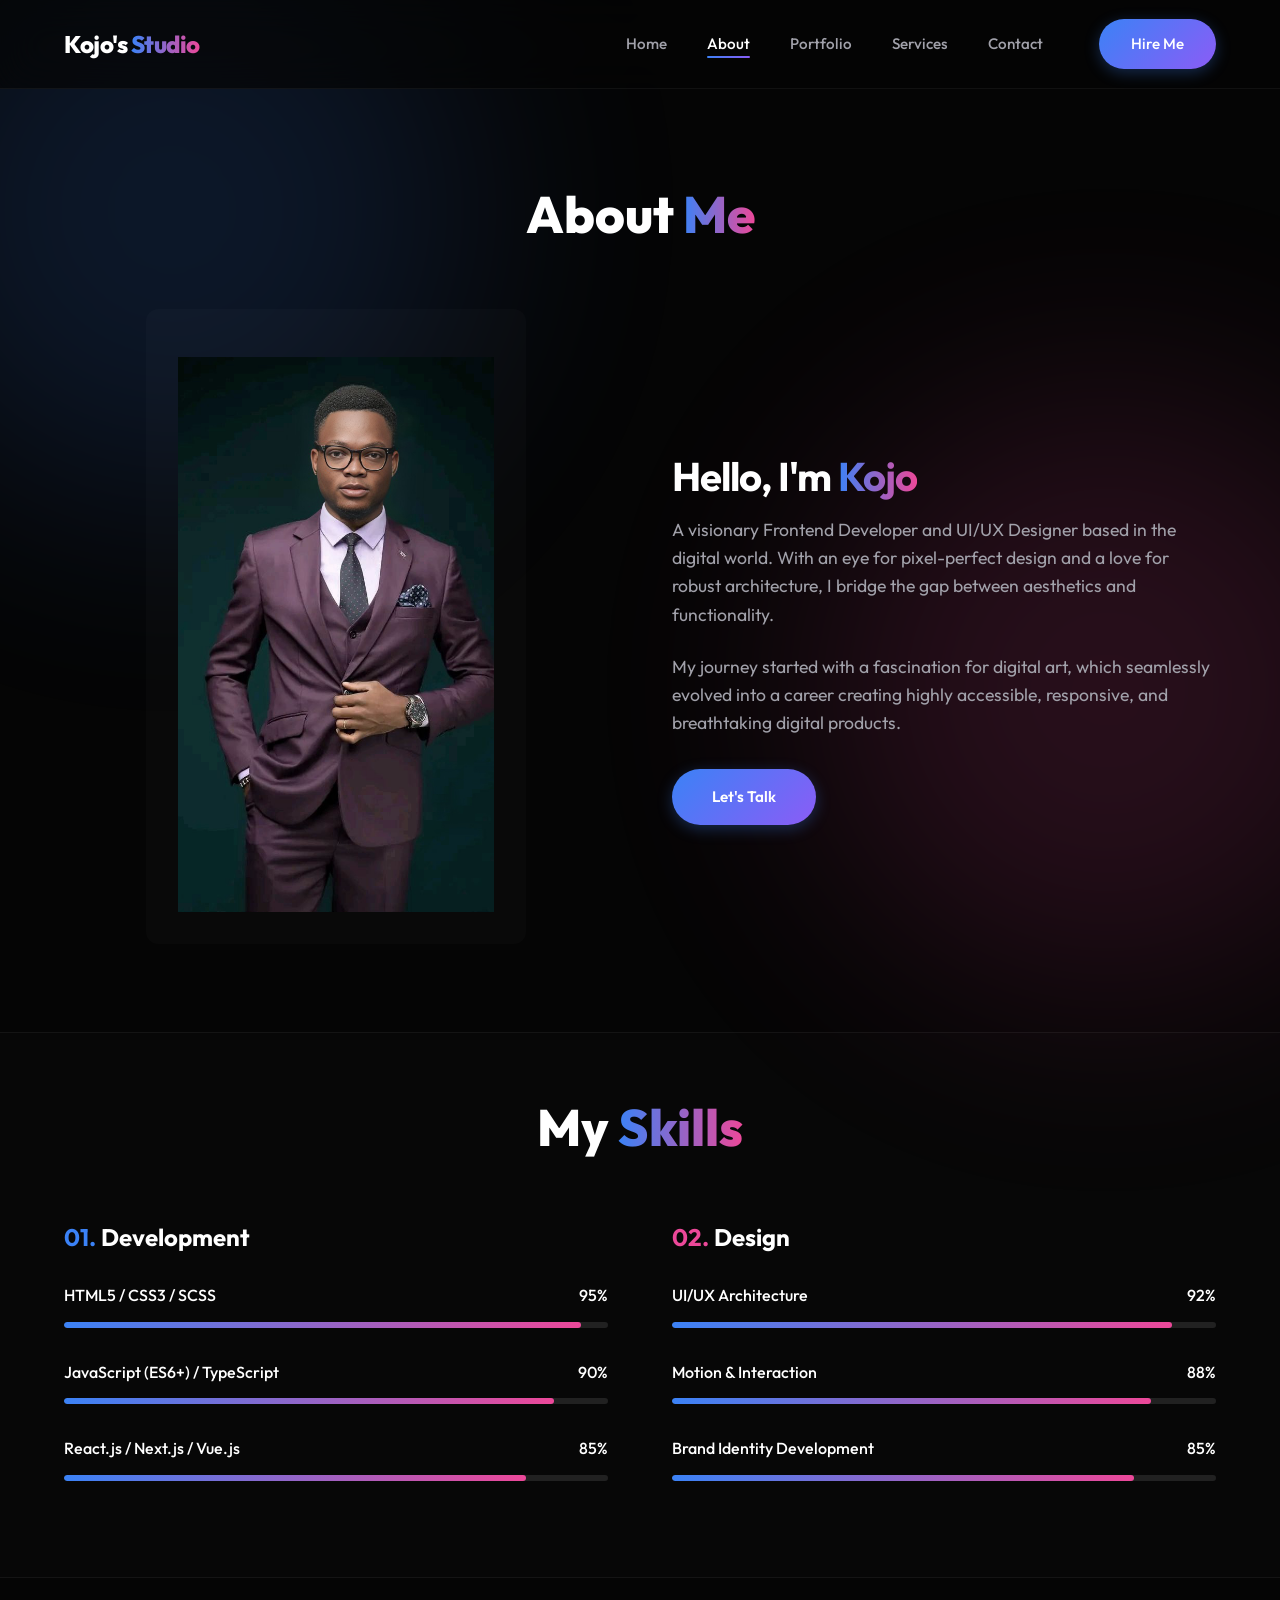
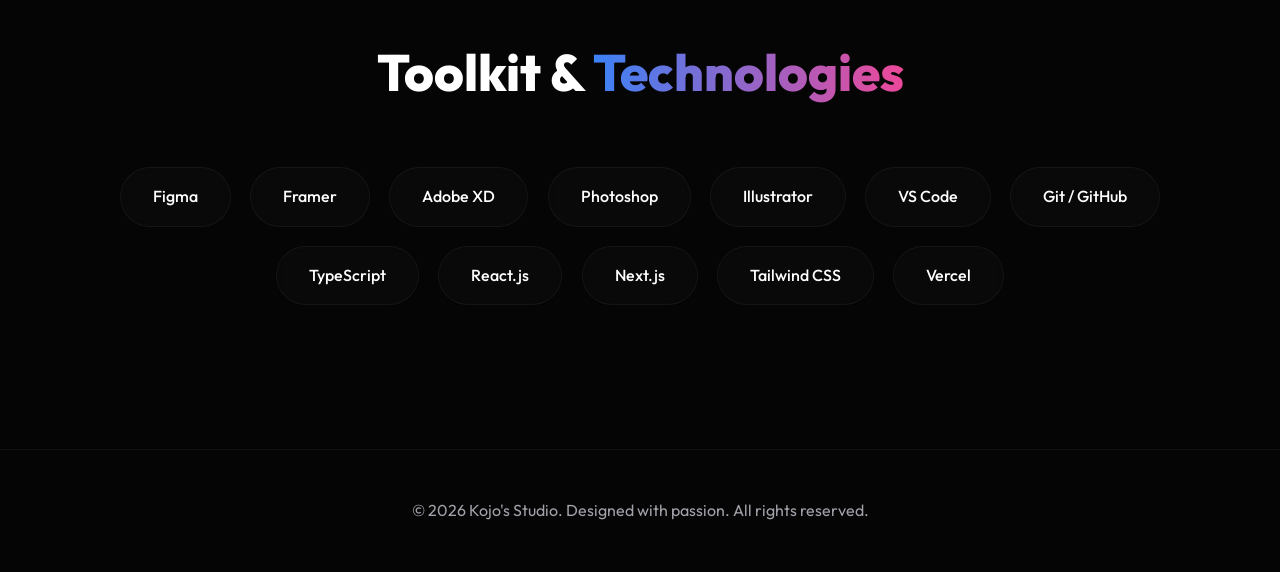
==== about.html @ b0a1ea1f "first commit" ====
<!DOCTYPE html>
<html lang="en">

<head>
    <meta charset="UTF-8">
    <meta name="viewport" content="width=device-width, initial-scale=1.0">
    <title>Kojo's Studio | About</title>
    <link rel="stylesheet" href="style.css">
</head>

<body>
    <nav class="navbar">
        <a href="index.html" class="logo">Kojo's <span class="text-gradient">Studio</span></a>
        <ul class="nav-links">
            <li><a href="index.html">Home</a></li>
            <li><a href="about.html" class="active-link">About</a></li>
            <li><a href="portfolio.html">Portfolio</a></li>
            <li><a href="services.html">Services</a></li>
            <li><a href="contact.html">Contact</a></li>
            <li><a href="contact.html" class="btn btn-primary nav-btn-hire">Hire Me</a></li>
        </ul>
        <button class="hamburger" aria-label="Toggle Navigation">☰</button>
    </nav>

    <main>
        <section>
            <h1 class="section-title fade-up">About <span class="text-gradient">Me</span></h1>

            <div class="about-hero-grid">
                <div class="placeholder-img fade-up delay-100">
                    <img src="Images/img1.jpg" alt="Profile Image" class="image-1">
                </div>
                <div class="fade-up delay-200">
                    <h2 style="font-size: 2.5rem; letter-spacing: -1px;">Hello, I'm <span
                            class="text-gradient">Kojo</span></h2>
                    <p style="color: var(--text-muted); margin-bottom: 1.5rem; font-size: 1.1rem;">A visionary Frontend
                        Developer and UI/UX Designer based in the digital world. With an eye for pixel-perfect design
                        and a love for robust architecture, I bridge the gap between aesthetics and functionality.</p>
                    <p style="color: var(--text-muted); margin-bottom: 2rem; font-size: 1.1rem;">My journey started with
                        a fascination for digital art, which seamlessly evolved into a career creating highly
                        accessible, responsive, and breathtaking digital products.</p>

                    <a href="contact.html" class="btn btn-primary" style="padding: 1rem 2.5rem;">Let's Talk</a>
                </div>
            </div>
        </section>

        <section
            style="background: rgba(255,255,255,0.01); border-top: 1px solid var(--border-light); border-bottom: 1px solid var(--border-light);">
            <h2 class="section-title fade-up">My <span class="text-gradient">Skills</span></h2>
            <div class="skills-grid">
                <!-- Tech Skills -->
                <div class="fade-up delay-100">
                    <h3 style="margin-bottom: 2rem; font-size: 1.5rem;"><span
                            style="color: var(--accent-primary);">01.</span> Development</h3>
                    <div class="skill-item">
                        <div class="skill-header">
                            <span>HTML5 / CSS3 / SCSS</span>
                            <span>95%</span>
                        </div>
                        <div class="progress-bg">
                            <div class="progress-fill" data-width="95%"></div>
                        </div>
                    </div>
                    <div class="skill-item">
                        <div class="skill-header">
                            <span>JavaScript (ES6+) / TypeScript</span>
                            <span>90%</span>
                        </div>
                        <div class="progress-bg">
                            <div class="progress-fill" data-width="90%"></div>
                        </div>
                    </div>
                    <div class="skill-item">
                        <div class="skill-header">
                            <span>React.js / Next.js / Vue.js</span>
                            <span>85%</span>
                        </div>
                        <div class="progress-bg">
                            <div class="progress-fill" data-width="85%"></div>
                        </div>
                    </div>
                </div>

                <!-- Design Skills -->
                <div class="fade-up delay-200">
                    <h3 style="margin-bottom: 2rem; font-size: 1.5rem;"><span
                            style="color: var(--accent-tertiary);">02.</span> Design</h3>
                    <div class="skill-item">
                        <div class="skill-header">
                            <span>UI/UX Architecture</span>
                            <span>92%</span>
                        </div>
                        <div class="progress-bg">
                            <div class="progress-fill" data-width="92%"></div>
                        </div>
                    </div>
                    <div class="skill-item">
                        <div class="skill-header">
                            <span>Motion & Interaction</span>
                            <span>88%</span>
                        </div>
                        <div class="progress-bg">
                            <div class="progress-fill" data-width="88%"></div>
                        </div>
                    </div>
                    <div class="skill-item">
                        <div class="skill-header">
                            <span>Brand Identity Development</span>
                            <span>85%</span>
                        </div>
                        <div class="progress-bg">
                            <div class="progress-fill" data-width="85%"></div>
                        </div>
                    </div>
                </div>
            </div>
        </section>

        <section class="text-center">
            <h2 class="section-title fade-up">Toolkit & <span class="text-gradient">Technologies</span></h2>
            <div class="tools-grid fade-up delay-100">
                <span class="tool-pill">Figma</span>
                <span class="tool-pill">Framer</span>
                <span class="tool-pill">Adobe XD</span>
                <span class="tool-pill">Photoshop</span>
                <span class="tool-pill">Illustrator</span>
                <span class="tool-pill">VS Code</span>
                <span class="tool-pill">Git / GitHub</span>
                <span class="tool-pill">TypeScript</span>
                <span class="tool-pill">React.js</span>
                <span class="tool-pill">Next.js</span>
                <span class="tool-pill">Tailwind CSS</span>
                <span class="tool-pill">Vercel</span>
            </div>
        </section>
    </main>

    <footer>
        <p>&copy; 2026 Kojo's Studio. Designed with passion. All rights reserved.</p>
    </footer>

    <script src="script.js"></script>
</body>

</html>
---- style.css ----
@import url('https://fonts.googleapis.com/css2?family=Outfit:wght@300;400;500;600;700;800;900&display=swap');

:root {
  --bg-dark: #050505;
  --bg-card: rgba(255, 255, 255, 0.02);
  --border-light: rgba(255, 255, 255, 0.05);
  --border-hover: rgba(255, 255, 255, 0.15);
  --text-main: #ffffff;
  --text-muted: #a1a1aa;
  
  --accent-primary: #3b82f6; /* Blue */
  --accent-secondary: #8b5cf6; /* Purple */
  --accent-tertiary: #ec4899; /* Pink */
  
  --gradient-bg: linear-gradient(135deg, var(--accent-primary), var(--accent-secondary));
  --gradient-text: linear-gradient(to right, var(--accent-primary), var(--accent-tertiary));
  
  --shadow-glow: 0 0 20px rgba(139, 92, 246, 0.3);
}

* {
  margin: 0;
  padding: 0;
  box-sizing: border-box;
}

html, body {
  overflow-x: hidden;
  width: 100%;
  max-width: 100vw;
}

body {
  font-family: 'Outfit', sans-serif;
  background-color: var(--bg-dark);
  color: var(--text-main);
  line-height: 1.6;
  overflow-x: hidden;
  position: relative;
}

/* Background Animated Blobs */
body::before, body::after {
  content: '';
  position: fixed;
  width: 50vw;
  height: 50vw;
  min-width: 300px;
  min-height: 300px;
  max-width: 600px;
  max-height: 600px;
  border-radius: 50%;
  filter: blur(120px);
  z-index: -1;
  opacity: 0.15;
  animation: floatBlobs 20s infinite alternate linear;
}

body::before {
  background: var(--accent-primary);
  top: -10%;
  left: -10%;
}

body::after {
  background: var(--accent-tertiary);
  bottom: -10%;
  right: -10%;
  animation-delay: -10s;
}

@keyframes floatBlobs {
  0% { transform: translate(0, 0) scale(1); }
  50% { transform: translate(50px, 100px) scale(1.1); }
  100% { transform: translate(-50px, -50px) scale(0.9); }
}

a {
  text-decoration: none;
  color: inherit;
  transition: all 0.3s ease;
}

h1, h2, h3, h4, h5, h6 {
  font-weight: 700;
  line-height: 1.2;
  margin-bottom: 1rem;
}

.text-gradient {
  background: var(--gradient-text);
  -webkit-background-clip: text;
  background-clip: text;
  -webkit-text-fill-color: transparent;
  display: inline-block;
}

.about-hero-grid .placeholder-img {
  aspect-ratio: 3 / 5;
  background: rgba(255, 255, 255, 0.02);
  width: 70%; /* Reduced from 90% */
  margin-left: auto;
  margin-right: auto;
  padding: 3rem 2rem 2rem 2rem; /* Padding at top to 'push' content down */
}

.image-1 {
  object-fit: contain;
  filter: grayscale(0.2);
}

.placeholder-img:hover .image-1 {
  filter: grayscale(0);
}

.section-title {
  text-align: center;
  font-size: clamp(2rem, 4vw, 3.5rem);
  margin-bottom: 4rem;
  font-weight: 800;
}
.section-title span {
  background: var(--gradient-text);
  -webkit-background-clip: text;
  background-clip: text;
  -webkit-text-fill-color: transparent;
}
.text-center { text-align: center; }

/* Navbar (Glassmorphism) */
.navbar {
  position: fixed;
  top: 0;
  width: 100%;
  padding: 1.2rem 5%;
  display: flex;
  justify-content: space-between;
  align-items: center;
  z-index: 1000;
  background: rgba(5, 5, 5, 0.7);
  backdrop-filter: blur(20px);
  -webkit-backdrop-filter: blur(20px);
  border-bottom: 1px solid var(--border-light);
  transition: all 0.3s ease;
}

.logo {
  font-size: 1.5rem;
  font-weight: 800;
  letter-spacing: -0.5px;
  position: relative;
}

.nav-links {
  display: flex;
  list-style: none;
  gap: 2.5rem;
  align-items: center;
}
.nav-btn-hire {
  margin-left: 1rem;
}

.nav-links a {
  font-size: 0.95rem;
  font-weight: 500;
  color: var(--text-muted);
  position: relative;
}

.nav-links a:hover, .nav-links a.active-link {
  color: var(--text-main);
}

.nav-links a::after {
  content: '';
  position: absolute;
  bottom: -5px;
  left: 0;
  width: 0%;
  height: 2px;
  background: var(--gradient-bg);
  transition: width 0.3s ease;
  border-radius: 2px;
}

.nav-links a:hover::after, .nav-links a.active-link::after {
  width: 100%;
}

/* Buttons */
.btn {
  padding: 0.8rem 2rem;
  border-radius: 50px;
  font-weight: 600;
  font-size: 0.95rem;
  cursor: pointer;
  display: inline-flex;
  align-items: center;
  justify-content: center;
  transition: all 0.3s ease;
  border: none;
  text-transform: capitalize;
}

.btn-primary {
  background: var(--gradient-bg);
  color: #fff !important;
  box-shadow: 0 4px 15px rgba(59, 130, 246, 0.3);
}

.btn-primary:hover {
  transform: translateY(-3px);
  box-shadow: 0 8px 25px rgba(59, 130, 246, 0.5);
}

.btn-outline {
  background: transparent;
  color: var(--text-main) !important;
  border: 1px solid var(--border-hover);
  position: relative;
  overflow: hidden;
  z-index: 1;
}

.btn-outline::before {
  content: '';
  position: absolute;
  top: 0; left: 0; width: 100%; height: 100%;
  background: var(--border-hover);
  z-index: -1;
  transform: scaleX(0);
  transform-origin: right;
  transition: transform 0.4s ease;
}

.btn-outline:hover::before {
  transform: scaleX(1);
  transform-origin: left;
}

.btn-outline:hover {
  border-color: rgba(255,255,255,0.3);
}

.hamburger {
  display: none;
  background: none;
  border: none;
  color: var(--text-main);
  font-size: 1.5rem;
  cursor: pointer;
}

/* Sections & Layout */
main {
  padding-top: 120px;
}

section {
  padding: 4rem 5%;
  position: relative;
}

.hero {
  min-height: calc(100vh - 90px);
  display: flex;
  flex-direction: column;
  justify-content: center;
  align-items: center;
  text-align: center;
  padding-top: 0;
  margin-top: 2rem;
}

.hero h1 {
  font-size: clamp(2.5rem, 8vw, 6.5rem);
  letter-spacing: -2px;
  word-wrap: break-word;
  margin-bottom: 1.5rem;
  font-weight: 800;
  line-height: 1.1;
}

.hero p {
  font-size: clamp(1.1rem, 2vw, 1.3rem);
  color: var(--text-muted);
  max-width: 600px;
  margin: 0 auto 3rem auto;
}

.hero-btns {
  display: flex;
  gap: 1.5rem;
  justify-content: center;
  flex-wrap: wrap;
}

/* Grid & Cards (Glassmorphism) */
.grid {
  display: grid;
  grid-template-columns: repeat(auto-fit, minmax(min(100%, 300px), 1fr));
  gap: 2.5rem;
}

/* Specific Layout Grids */
.contact-grid, .about-hero-grid, .skills-grid, .form-row {
  display: grid;
  gap: 2.5rem;
}

@media (min-width: 992px) {
  .contact-grid { grid-template-columns: 1fr 1.8fr; gap: 4rem; }
  .about-hero-grid { grid-template-columns: 1fr 1fr; align-items: center; gap: 4rem; }
  .skills-grid { grid-template-columns: 1fr 1fr; gap: 4rem; }
  .form-row { grid-template-columns: 1fr 1fr; gap: 1.5rem; }
}

@media (max-width: 991px) {
  .contact-grid, .about-hero-grid, .skills-grid {
    grid-template-columns: minmax(0, 1fr);
    gap: 2.5rem;
  }
  .form-row {
    grid-template-columns: minmax(0, 1fr);
    gap: 1.5rem;
  }
  .card, .form-container {
    padding: 2rem;
  }
}

.card {
  background: var(--bg-card);
  border: 1px solid var(--border-light);
  border-radius: 20px;
  padding: 2.5rem;
  backdrop-filter: blur(10px);
  -webkit-backdrop-filter: blur(10px);
  transition: all 0.4s ease;
  position: relative;
  overflow: hidden;
  display: flex;
  flex-direction: column;
  width: 100%;
  max-width: 100%;
}

.card::before {
  content: '';
  position: absolute;
  top: 0; left: 0; width: 100%; height: 100%;
  background: radial-gradient(600px circle at var(--mouse-x, 50%) var(--mouse-y, 50%), rgba(255,255,255,0.06), transparent 40%);
  opacity: 0;
  transition: opacity 0.5s;
  z-index: 1;
  pointer-events: none;
}

.card:hover::before {
  opacity: 1;
}

.card:hover {
  transform: translateY(-10px);
  border-color: var(--border-hover);
  box-shadow: 0 20px 40px rgba(0,0,0,0.4);
}

.card-icon {
  width: 60px;
  height: 60px;
  border-radius: 12px;
  background: rgba(255,255,255,0.05);
  display: flex;
  align-items: center;
  justify-content: center;
  font-size: 1.8rem;
  margin-bottom: 1.5rem;
  border: 1px solid var(--border-light);
  color: var(--accent-primary);
}

.card h3 {
  font-size: 1.4rem;
  margin-bottom: 1rem;
}

.card p {
  color: var(--text-muted);
  font-size: 1rem;
}

/* Placeholder Image (Modernized) */
.placeholder-img {
  width: 100%;
  aspect-ratio: 16/10;
  background: rgba(255,255,255,0.05);
  border-radius: 12px;
  margin-bottom: 1.5rem;
  display: flex;
  align-items: center;
  justify-content: center;
  position: relative;
  overflow: hidden;
}

.placeholder-img img {
  width: 100%;
  height: 100%;
  object-fit: cover;
  transition: transform 0.6s cubic-bezier(0.16, 1, 0.3, 1), filter 0.6s ease;
}

.placeholder-img::after {
  content: '';
  position: absolute;
  top: 0; left: -100%; width: 50%; height: 100%;
  background: linear-gradient(to right, transparent, rgba(255,255,255,0.05), transparent);
  transform: skewX(-20deg);
  animation: shine 3s infinite;
  pointer-events: none;
}

.placeholder-img:hover img {
  transform: scale(1.08);
}

@keyframes shine {
  0% { left: -100%; }
  20% { left: 200%; }
  100% { left: 200%; }
}

/* Interactive Image Hover */
.portfolio-card .placeholder-img {
  transition: transform 0.5s ease;
}
.portfolio-card:hover .placeholder-img {
  transform: scale(1.05);
}

/* Filters */
.filters {
  display: flex;
  justify-content: center;
  gap: 1rem;
  margin-bottom: 4rem;
  flex-wrap: wrap;
}

.filter-btn {
  background: rgba(255,255,255,0.03);
  color: var(--text-muted);
  border: 1px solid var(--border-light);
  padding: 0.6rem 1.8rem;
  border-radius: 50px;
  cursor: pointer;
  transition: all 0.3s ease;
  font-family: inherit;
  font-weight: 500;
}

.filter-btn:hover, .filter-btn.active {
  background: #fff;
  color: #000;
  border-color: #fff;
}

/* Skills Progress */
.skill-item {
  margin-bottom: 2rem;
}
.skill-header {
  display: flex;
  justify-content: space-between;
  margin-bottom: 0.8rem;
  font-weight: 500;
}
.progress-bg {
  width: 100%;
  height: 6px;
  background: rgba(255,255,255,0.1);
  border-radius: 10px;
  overflow: hidden;
}
.progress-fill {
  height: 100%;
  background: var(--gradient-text);
  border-radius: 10px;
  width: 0;
  transition: width 1.5s cubic-bezier(0.1, 0.5, 0.1, 1);
}

/* Forms (Premium Look) */
.form-container {
  background: var(--bg-card);
  border: 1px solid var(--border-light);
  border-radius: 20px;
  padding: 3rem;
  backdrop-filter: blur(10px);
  width: 100%;
  max-width: 100%;
  overflow: hidden;
}
.form-group {
  margin-bottom: 1.8rem;
}
.form-group label {
  display: block;
  margin-bottom: 0.8rem;
  font-weight: 500;
  font-size: 0.95rem;
  color: var(--text-muted);
}
.form-control {
  width: 100%;
  min-width: 0;
  max-width: 100%;
  padding: 1.2rem;
  background: rgba(0,0,0,0.2);
  border: 1px solid var(--border-light);
  color: var(--text-main);
  border-radius: 12px;
  font-family: inherit;
  font-size: 1rem;
  transition: all 0.3s ease;
}
.form-control:focus {
  outline: none;
  border-color: var(--accent-secondary);
  box-shadow: 0 0 0 4px rgba(139, 92, 246, 0.1);
  background: rgba(0,0,0,0.4);
}
textarea.form-control {
  resize: vertical;
  min-height: 160px;
}

select.form-control {
  appearance: none;
  background-image: url("data:image/svg+xml;charset=UTF-8,%3csvg xmlns='http://www.w3.org/2000/svg' viewBox='0 0 24 24' fill='none' stroke='white' stroke-width='2' stroke-linecap='round' stroke-linejoin='round'%3e%3cpolyline points='6 9 12 15 18 9'%3e%3c/polyline%3e%3c/svg%3e");
  background-repeat: no-repeat;
  background-position: right 1rem center;
  background-size: 1em;
}
select.form-control option {
  background: var(--bg-dark);
  color: var(--text-main);
}

.error-msg {
  color: #fb7185;
  font-size: 0.85rem;
  margin-top: 0.5rem;
  display: none;
  font-weight: 500;
}

/* Tools pills */
.tools-grid {
  display: flex;
  flex-wrap: wrap;
  justify-content: center;
  gap: 1.2rem;
  margin-top: 3rem;
}
.tool-pill {
  padding: 1rem 2rem;
  border-radius: 50px;
  background: var(--bg-card);
  border: 1px solid var(--border-light);
  backdrop-filter: blur(5px);
  transition: all 0.3s ease;
  font-weight: 500;
}
.tool-pill:hover {
  background: rgba(255,255,255,0.1);
  transform: translateY(-5px);
  border-color: rgba(255,255,255,0.3);
}

/* Footer */
footer {
  text-align: center;
  padding: 3rem 5%;
  border-top: 1px solid var(--border-light);
  margin-top: 5rem;
  color: var(--text-muted);
}
.social-links {
  display: flex;
  gap: 1rem;
  justify-content: center;
  margin-bottom: 2rem;
}
.social-links a {
  width: 45px;
  height: 45px;
  border-radius: 50%;
  background: var(--bg-card);
  border: 1px solid var(--border-light);
  display: flex;
  align-items: center;
  justify-content: center;
  transition: all 0.3s;
}
.social-links a:hover {
  background: var(--text-main);
  color: var(--bg-dark);
}

/* Responsive */
@media (max-width: 768px) {
  .card, .form-container {
    padding: 1.5rem !important;
  }
  .hero-btns {
    width: 100%;
    flex-direction: column;
  }
  .hero-btns .btn {
    width: 100%;
    text-align: center;
  }
  .nav-links {
    position: fixed;
    top: 0;
    right: -100%;
    height: 100vh;
    width: 100%;
    background: rgba(5,5,5,0.95);
    backdrop-filter: blur(20px);
    flex-direction: column;
    justify-content: center;
    transition: 0.4s ease-in-out;
  }
  .nav-links.active {
    right: 0;
  }
  .nav-links a {
    font-size: 1.5rem;
  }
  .nav-btn-hire {
    margin-left: 0 !important;
    margin-top: 1.5rem;
  }
  .hamburger {
    display: block;
    position: relative;
    z-index: 1001;
  }
  .section-title {
    font-size: 2.5rem;
  }
  section {
    padding: 5rem 5%;
  }
}

/* Animations */
.fade-up {
  opacity: 0;
  transform: translateY(40px);
  transition: opacity 0.8s cubic-bezier(0.1, 0.5, 0.1, 1), transform 0.8s cubic-bezier(0.1, 0.5, 0.1, 1);
}
.fade-up.appear {
  opacity: 1;
  transform: translateY(0);
}

/* Staggered Delay Utilities */
.delay-100 { transition-delay: 100ms; }
.delay-200 { transition-delay: 200ms; }
.delay-300 { transition-delay: 300ms; }
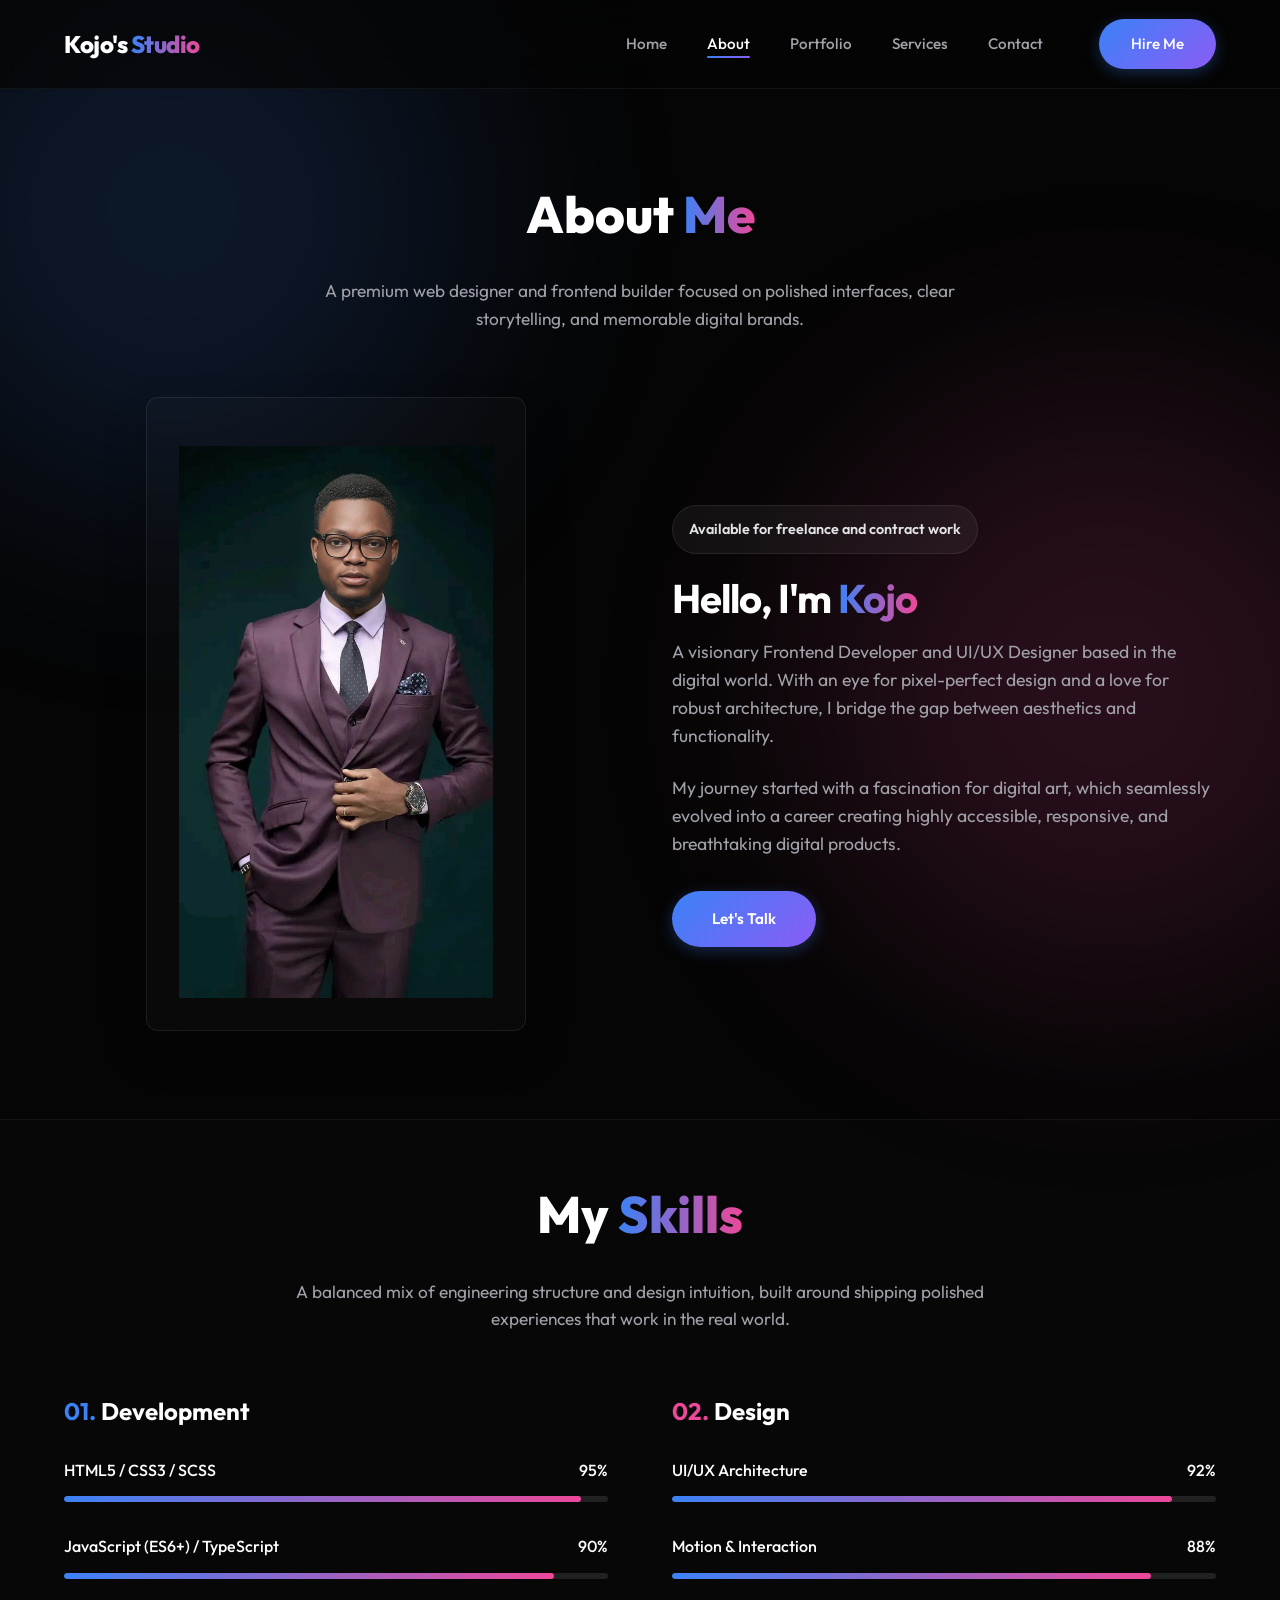
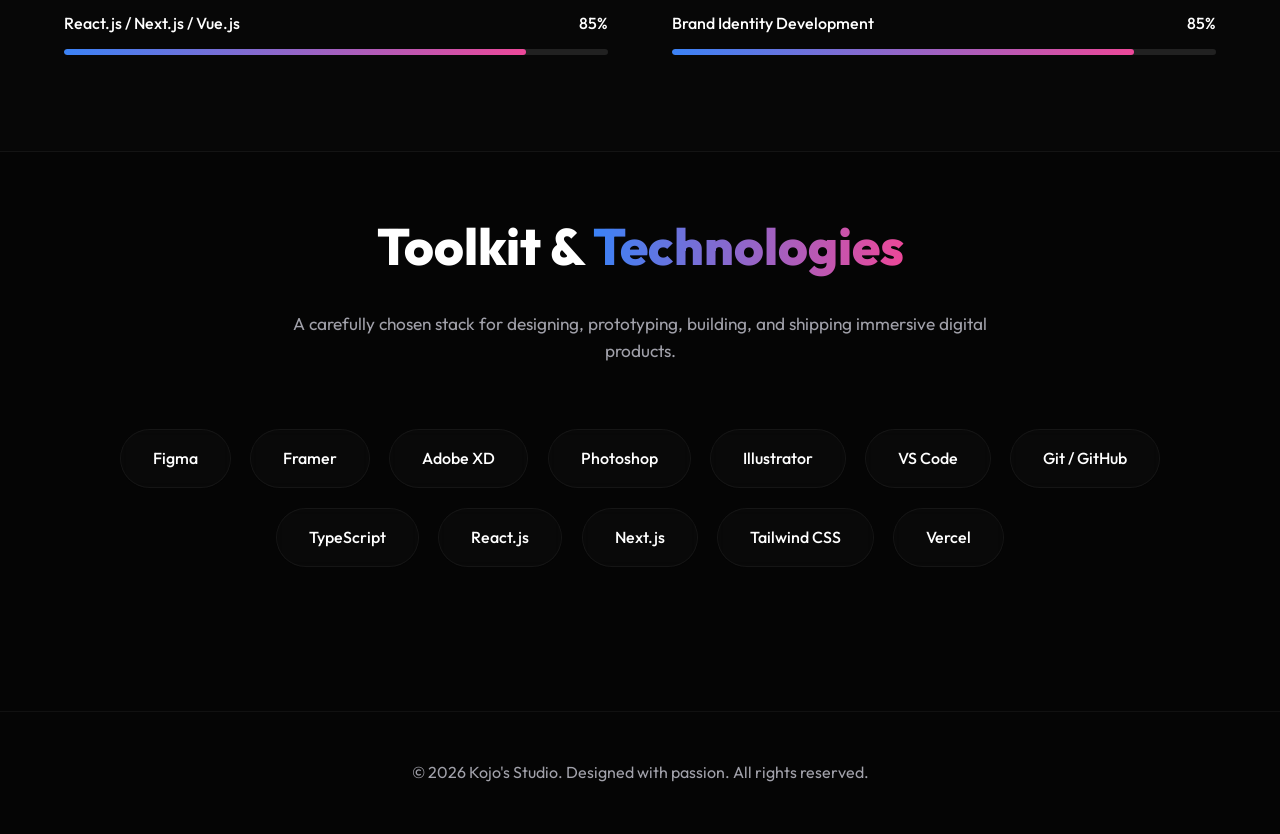
==== commit f39d4037: "second commit" ====
--- a/about.html
+++ b/about.html
@@ -19,40 +19,35 @@
             <li><a href="contact.html">Contact</a></li>
             <li><a href="contact.html" class="btn btn-primary nav-btn-hire">Hire Me</a></li>
         </ul>
-        <button class="hamburger" aria-label="Toggle Navigation">☰</button>
+        <button class="hamburger" aria-label="Toggle Navigation" aria-expanded="false">&#9776;</button>
     </nav>
 
     <main>
         <section>
             <h1 class="section-title fade-up">About <span class="text-gradient">Me</span></h1>
+            <p class="section-intro fade-up delay-100">A premium web designer and frontend builder focused on polished interfaces, clear storytelling, and memorable digital brands.</p>
 
             <div class="about-hero-grid">
-                <div class="placeholder-img fade-up delay-100">
-                    <img src="Images/img1.jpg" alt="Profile Image" class="image-1">
+                <div class="placeholder-img fade-up delay-100 profile-frame">
+                    <img src="Images/img1.jpg" alt="Portrait of Kojo" class="image-1">
                 </div>
                 <div class="fade-up delay-200">
-                    <h2 style="font-size: 2.5rem; letter-spacing: -1px;">Hello, I'm <span
-                            class="text-gradient">Kojo</span></h2>
-                    <p style="color: var(--text-muted); margin-bottom: 1.5rem; font-size: 1.1rem;">A visionary Frontend
-                        Developer and UI/UX Designer based in the digital world. With an eye for pixel-perfect design
-                        and a love for robust architecture, I bridge the gap between aesthetics and functionality.</p>
-                    <p style="color: var(--text-muted); margin-bottom: 2rem; font-size: 1.1rem;">My journey started with
-                        a fascination for digital art, which seamlessly evolved into a career creating highly
-                        accessible, responsive, and breathtaking digital products.</p>
+                    <span class="availability-pill">Available for freelance and contract work</span>
+                    <h2 style="font-size: 2.5rem; letter-spacing: -1px;">Hello, I'm <span class="text-gradient">Kojo</span></h2>
+                    <p style="color: var(--text-muted); margin-bottom: 1.5rem; font-size: 1.1rem;">A visionary Frontend Developer and UI/UX Designer based in the digital world. With an eye for pixel-perfect design and a love for robust architecture, I bridge the gap between aesthetics and functionality.</p>
+                    <p style="color: var(--text-muted); margin-bottom: 2rem; font-size: 1.1rem;">My journey started with a fascination for digital art, which seamlessly evolved into a career creating highly accessible, responsive, and breathtaking digital products.</p>
 
                     <a href="contact.html" class="btn btn-primary" style="padding: 1rem 2.5rem;">Let's Talk</a>
                 </div>
             </div>
         </section>
 
-        <section
-            style="background: rgba(255,255,255,0.01); border-top: 1px solid var(--border-light); border-bottom: 1px solid var(--border-light);">
+        <section style="background: rgba(255,255,255,0.01); border-top: 1px solid var(--border-light); border-bottom: 1px solid var(--border-light);">
             <h2 class="section-title fade-up">My <span class="text-gradient">Skills</span></h2>
+            <p class="section-intro fade-up delay-100">A balanced mix of engineering structure and design intuition, built around shipping polished experiences that work in the real world.</p>
             <div class="skills-grid">
-                <!-- Tech Skills -->
                 <div class="fade-up delay-100">
-                    <h3 style="margin-bottom: 2rem; font-size: 1.5rem;"><span
-                            style="color: var(--accent-primary);">01.</span> Development</h3>
+                    <h3 style="margin-bottom: 2rem; font-size: 1.5rem;"><span style="color: var(--accent-primary);">01.</span> Development</h3>
                     <div class="skill-item">
                         <div class="skill-header">
                             <span>HTML5 / CSS3 / SCSS</span>
@@ -82,10 +77,8 @@
                     </div>
                 </div>
 
-                <!-- Design Skills -->
                 <div class="fade-up delay-200">
-                    <h3 style="margin-bottom: 2rem; font-size: 1.5rem;"><span
-                            style="color: var(--accent-tertiary);">02.</span> Design</h3>
+                    <h3 style="margin-bottom: 2rem; font-size: 1.5rem;"><span style="color: var(--accent-tertiary);">02.</span> Design</h3>
                     <div class="skill-item">
                         <div class="skill-header">
                             <span>UI/UX Architecture</span>
@@ -119,6 +112,7 @@
 
         <section class="text-center">
             <h2 class="section-title fade-up">Toolkit & <span class="text-gradient">Technologies</span></h2>
+            <p class="section-intro fade-up delay-100">A carefully chosen stack for designing, prototyping, building, and shipping immersive digital products.</p>
             <div class="tools-grid fade-up delay-100">
                 <span class="tool-pill">Figma</span>
                 <span class="tool-pill">Framer</span>
@@ -143,4 +137,4 @@
     <script src="script.js"></script>
 </body>
 
-</html>+</html>
--- a/style.css
+++ b/style.css
@@ -125,6 +125,13 @@
   background-clip: text;
   -webkit-text-fill-color: transparent;
 }
+.section-intro {
+  max-width: 720px;
+  margin: -2rem auto 4rem;
+  text-align: center;
+  color: var(--text-muted);
+  font-size: 1.08rem;
+}
 .text-center { text-align: center; }
 
 /* Navbar (Glassmorphism) */
@@ -289,11 +296,56 @@
   margin: 0 auto 3rem auto;
 }
 
+.hero-kicker {
+  display: inline-flex;
+  align-items: center;
+  gap: 0.6rem;
+  padding: 0.75rem 1.1rem;
+  border-radius: 999px;
+  border: 1px solid rgba(255,255,255,0.08);
+  background: rgba(255,255,255,0.04);
+  color: #d4d4d8;
+  font-size: 0.9rem;
+  letter-spacing: 0.06em;
+  text-transform: uppercase;
+  margin-bottom: 1.5rem;
+}
+
+.hero-kicker::before {
+  content: '';
+  width: 0.55rem;
+  height: 0.55rem;
+  border-radius: 50%;
+  background: linear-gradient(135deg, var(--accent-primary), var(--accent-tertiary));
+  box-shadow: 0 0 16px rgba(59, 130, 246, 0.7);
+}
+
+.hero-lead {
+  max-width: 700px;
+}
+
 .hero-btns {
   display: flex;
   gap: 1.5rem;
   justify-content: center;
   flex-wrap: wrap;
+}
+
+.hero-highlights {
+  margin-top: 2rem;
+  display: flex;
+  flex-wrap: wrap;
+  justify-content: center;
+  gap: 0.9rem;
+}
+
+.hero-pill {
+  padding: 0.85rem 1.15rem;
+  border-radius: 999px;
+  background: rgba(255,255,255,0.04);
+  border: 1px solid rgba(255,255,255,0.08);
+  color: #e4e4e7;
+  font-size: 0.92rem;
 }
 
 /* Grid & Cards (Glassmorphism) */
@@ -391,6 +443,82 @@
   font-size: 1rem;
 }
 
+.project-meta {
+  display: flex;
+  align-items: center;
+  justify-content: space-between;
+  gap: 1rem;
+  margin-bottom: 0.9rem;
+}
+
+.project-type,
+.project-year {
+  display: inline-flex;
+  align-items: center;
+  border-radius: 999px;
+  font-size: 0.78rem;
+  font-weight: 700;
+  letter-spacing: 0.08em;
+  text-transform: uppercase;
+}
+
+.project-type {
+  padding: 0.5rem 0.9rem;
+  background: rgba(255,255,255,0.05);
+  border: 1px solid rgba(255,255,255,0.08);
+}
+
+.project-type-web {
+  color: #93c5fd;
+}
+
+.project-type-design {
+  color: #d8b4fe;
+}
+
+.project-year {
+  color: var(--text-muted);
+}
+
+/* .project-summary {
+  margin-bottom: 1.5rem;
+} */
+
+.project-tags {
+  display: flex;
+  flex-wrap: wrap;
+  gap: 0.7rem;
+  margin-bottom: 1.5rem;
+}
+
+.project-tag {
+  padding: 0.55rem 0.85rem;
+  border-radius: 999px;
+  background: rgba(255,255,255,0.05);
+  border: 1px solid rgba(255,255,255,0.08);
+  color: #e4e4e7;
+  font-size: 0.82rem;
+  font-weight: 500;
+}
+
+.card-action-row {
+  display: flex;
+  align-items: center;
+  justify-content: space-between;
+  gap: 1rem;
+  margin-top: auto;
+}
+
+.card-link {
+  color: #f4f4f5;
+  font-weight: 600;
+  font-size: 0.95rem;
+}
+
+.card-link:hover {
+  color: #93c5fd;
+}
+
 /* Placeholder Image (Modernized) */
 .placeholder-img {
   width: 100%;
@@ -438,6 +566,11 @@
 }
 .portfolio-card:hover .placeholder-img {
   transform: scale(1.05);
+}
+
+.portfolio-item h3,
+.portfolio-card h3 {
+  margin-bottom: 0.9rem;
 }
 
 /* Filters */
@@ -502,6 +635,36 @@
   width: 100%;
   max-width: 100%;
   overflow: hidden;
+}
+
+.contact-card {
+  margin-bottom: 1.3rem;
+  padding: 1.5rem;
+  background: var(--bg-card);
+  border: 1px solid var(--border-light);
+  border-radius: 16px;
+  transition: transform 0.3s ease, border-color 0.3s ease, background 0.3s ease;
+}
+
+.contact-card:hover {
+  transform: translateY(-4px);
+  border-color: var(--border-hover);
+  background: rgba(255,255,255,0.04);
+}
+
+.contact-card-label {
+  display: block;
+  font-weight: 700;
+  margin-bottom: 0.5rem;
+  font-size: 0.9rem;
+  text-transform: uppercase;
+  letter-spacing: 0.08em;
+}
+
+.contact-card-value {
+  font-size: 1.12rem;
+  font-weight: 500;
+  line-height: 1.7;
 }
 .form-group {
   margin-bottom: 1.8rem;
@@ -580,6 +743,35 @@
   border-color: rgba(255,255,255,0.3);
 }
 
+.availability-pill {
+  display: inline-flex;
+  margin-bottom: 1.2rem;
+  padding: 0.75rem 1rem;
+  border-radius: 999px;
+  background: rgba(255,255,255,0.05);
+  border: 1px solid rgba(255,255,255,0.08);
+  color: #e4e4e7;
+  font-size: 0.9rem;
+  font-weight: 600;
+}
+
+.profile-frame {
+  border: 1px solid rgba(255,255,255,0.08);
+  box-shadow: 0 20px 40px rgba(0,0,0,0.25);
+}
+
+.cta-panel {
+  max-width: 860px;
+  margin: 0 auto;
+  padding: 3.5rem 2rem;
+  border-radius: 28px;
+  background:
+    linear-gradient(180deg, rgba(255,255,255,0.05), rgba(255,255,255,0.02)),
+    rgba(255,255,255,0.02);
+  border: 1px solid rgba(255,255,255,0.08);
+  backdrop-filter: blur(10px);
+}
+
 /* Footer */
 footer {
   text-align: center;
@@ -615,11 +807,26 @@
   .card, .form-container {
     padding: 1.5rem !important;
   }
+  .hero-highlights {
+    width: 100%;
+  }
+  .hero-pill {
+    width: 100%;
+  }
   .hero-btns {
     width: 100%;
     flex-direction: column;
   }
   .hero-btns .btn {
+    width: 100%;
+    text-align: center;
+  }
+  .card-action-row {
+    flex-direction: column;
+    align-items: stretch;
+  }
+  .card-action-row .btn,
+  .card-link {
     width: 100%;
     text-align: center;
   }
@@ -653,6 +860,9 @@
   .section-title {
     font-size: 2.5rem;
   }
+  .section-intro {
+    margin-top: -1.5rem;
+  }
   section {
     padding: 5rem 5%;
   }
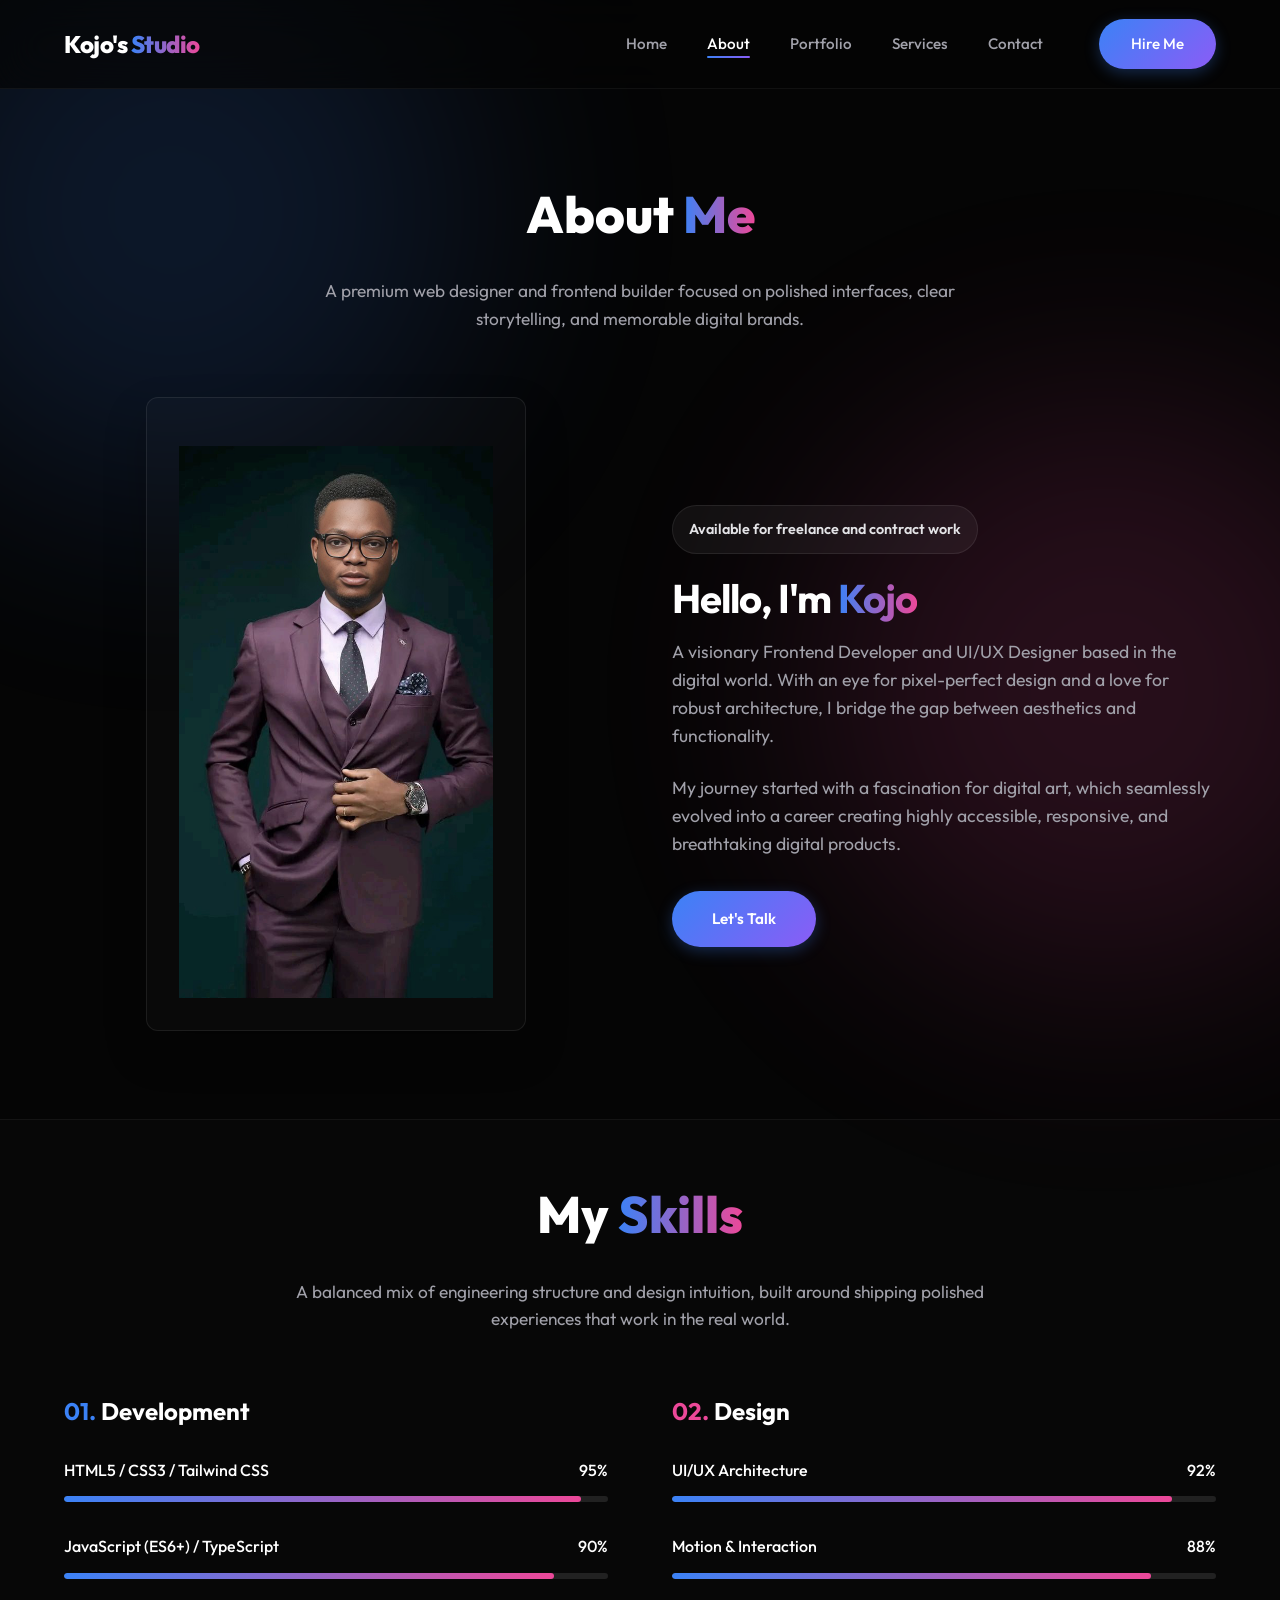
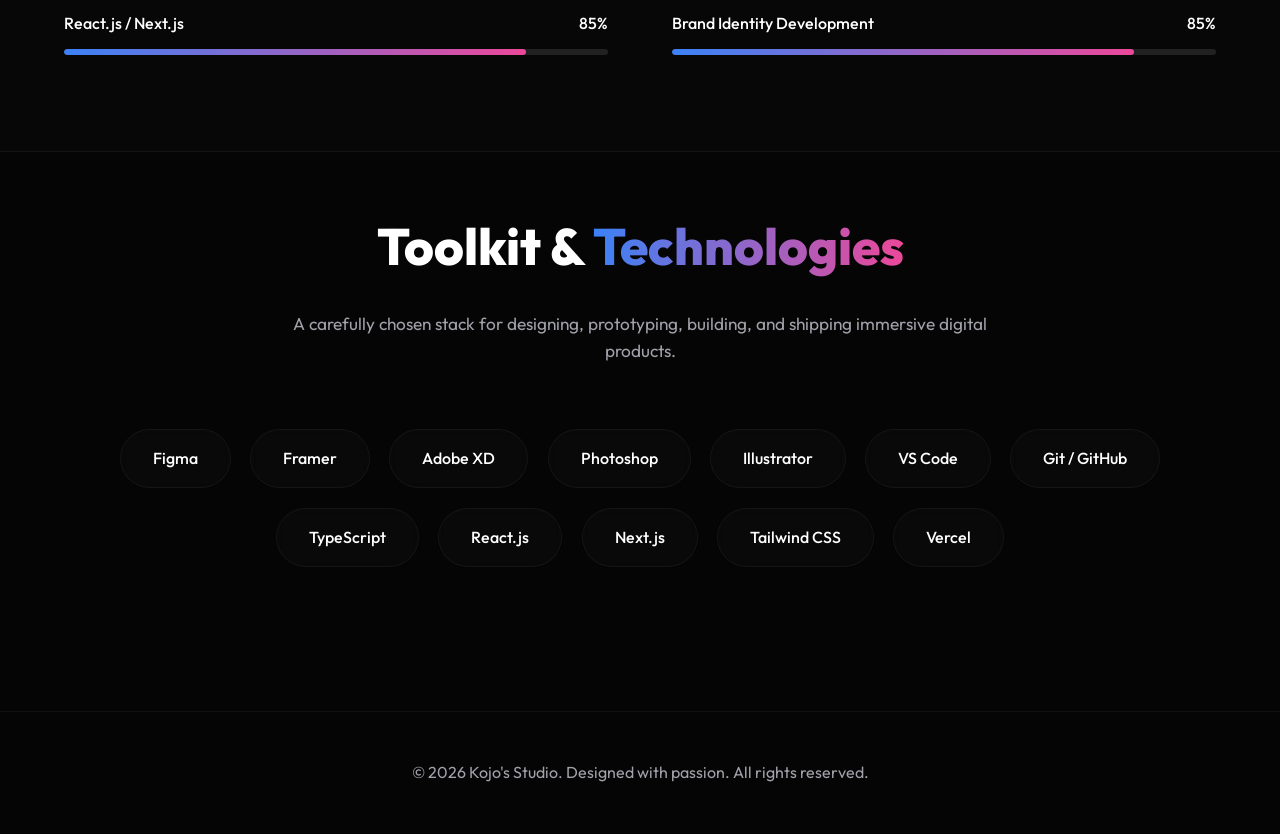
==== commit 40a08d1c: "code fix" ====
--- a/about.html
+++ b/about.html
@@ -25,7 +25,8 @@
     <main>
         <section>
             <h1 class="section-title fade-up">About <span class="text-gradient">Me</span></h1>
-            <p class="section-intro fade-up delay-100">A premium web designer and frontend builder focused on polished interfaces, clear storytelling, and memorable digital brands.</p>
+            <p class="section-intro fade-up delay-100">A premium web designer and frontend builder focused on polished
+                interfaces, clear storytelling, and memorable digital brands.</p>
 
             <div class="about-hero-grid">
                 <div class="placeholder-img fade-up delay-100 profile-frame">
@@ -33,24 +34,32 @@
                 </div>
                 <div class="fade-up delay-200">
                     <span class="availability-pill">Available for freelance and contract work</span>
-                    <h2 style="font-size: 2.5rem; letter-spacing: -1px;">Hello, I'm <span class="text-gradient">Kojo</span></h2>
-                    <p style="color: var(--text-muted); margin-bottom: 1.5rem; font-size: 1.1rem;">A visionary Frontend Developer and UI/UX Designer based in the digital world. With an eye for pixel-perfect design and a love for robust architecture, I bridge the gap between aesthetics and functionality.</p>
-                    <p style="color: var(--text-muted); margin-bottom: 2rem; font-size: 1.1rem;">My journey started with a fascination for digital art, which seamlessly evolved into a career creating highly accessible, responsive, and breathtaking digital products.</p>
+                    <h2 style="font-size: 2.5rem; letter-spacing: -1px;">Hello, I'm <span
+                            class="text-gradient">Kojo</span></h2>
+                    <p style="color: var(--text-muted); margin-bottom: 1.5rem; font-size: 1.1rem;">A visionary Frontend
+                        Developer and UI/UX Designer based in the digital world. With an eye for pixel-perfect design
+                        and a love for robust architecture, I bridge the gap between aesthetics and functionality.</p>
+                    <p style="color: var(--text-muted); margin-bottom: 2rem; font-size: 1.1rem;">My journey started with
+                        a fascination for digital art, which seamlessly evolved into a career creating highly
+                        accessible, responsive, and breathtaking digital products.</p>
 
                     <a href="contact.html" class="btn btn-primary" style="padding: 1rem 2.5rem;">Let's Talk</a>
                 </div>
             </div>
         </section>
 
-        <section style="background: rgba(255,255,255,0.01); border-top: 1px solid var(--border-light); border-bottom: 1px solid var(--border-light);">
+        <section
+            style="background: rgba(255,255,255,0.01); border-top: 1px solid var(--border-light); border-bottom: 1px solid var(--border-light);">
             <h2 class="section-title fade-up">My <span class="text-gradient">Skills</span></h2>
-            <p class="section-intro fade-up delay-100">A balanced mix of engineering structure and design intuition, built around shipping polished experiences that work in the real world.</p>
+            <p class="section-intro fade-up delay-100">A balanced mix of engineering structure and design intuition,
+                built around shipping polished experiences that work in the real world.</p>
             <div class="skills-grid">
                 <div class="fade-up delay-100">
-                    <h3 style="margin-bottom: 2rem; font-size: 1.5rem;"><span style="color: var(--accent-primary);">01.</span> Development</h3>
+                    <h3 style="margin-bottom: 2rem; font-size: 1.5rem;"><span
+                            style="color: var(--accent-primary);">01.</span> Development</h3>
                     <div class="skill-item">
                         <div class="skill-header">
-                            <span>HTML5 / CSS3 / SCSS</span>
+                            <span>HTML5 / CSS3 / Tailwind CSS</span>
                             <span>95%</span>
                         </div>
                         <div class="progress-bg">
@@ -68,7 +77,7 @@
                     </div>
                     <div class="skill-item">
                         <div class="skill-header">
-                            <span>React.js / Next.js / Vue.js</span>
+                            <span>React.js / Next.js</span>
                             <span>85%</span>
                         </div>
                         <div class="progress-bg">
@@ -78,7 +87,8 @@
                 </div>
 
                 <div class="fade-up delay-200">
-                    <h3 style="margin-bottom: 2rem; font-size: 1.5rem;"><span style="color: var(--accent-tertiary);">02.</span> Design</h3>
+                    <h3 style="margin-bottom: 2rem; font-size: 1.5rem;"><span
+                            style="color: var(--accent-tertiary);">02.</span> Design</h3>
                     <div class="skill-item">
                         <div class="skill-header">
                             <span>UI/UX Architecture</span>
@@ -112,7 +122,8 @@
 
         <section class="text-center">
             <h2 class="section-title fade-up">Toolkit & <span class="text-gradient">Technologies</span></h2>
-            <p class="section-intro fade-up delay-100">A carefully chosen stack for designing, prototyping, building, and shipping immersive digital products.</p>
+            <p class="section-intro fade-up delay-100">A carefully chosen stack for designing, prototyping, building,
+                and shipping immersive digital products.</p>
             <div class="tools-grid fade-up delay-100">
                 <span class="tool-pill">Figma</span>
                 <span class="tool-pill">Framer</span>
@@ -137,4 +148,4 @@
     <script src="script.js"></script>
 </body>
 
-</html>
+</html>
--- a/style.css
+++ b/style.css
@@ -480,9 +480,9 @@
   color: var(--text-muted);
 }
 
-/* .project-summary {
+.project-summary {
   margin-bottom: 1.5rem;
-} */
+}
 
 .project-tags {
   display: flex;
